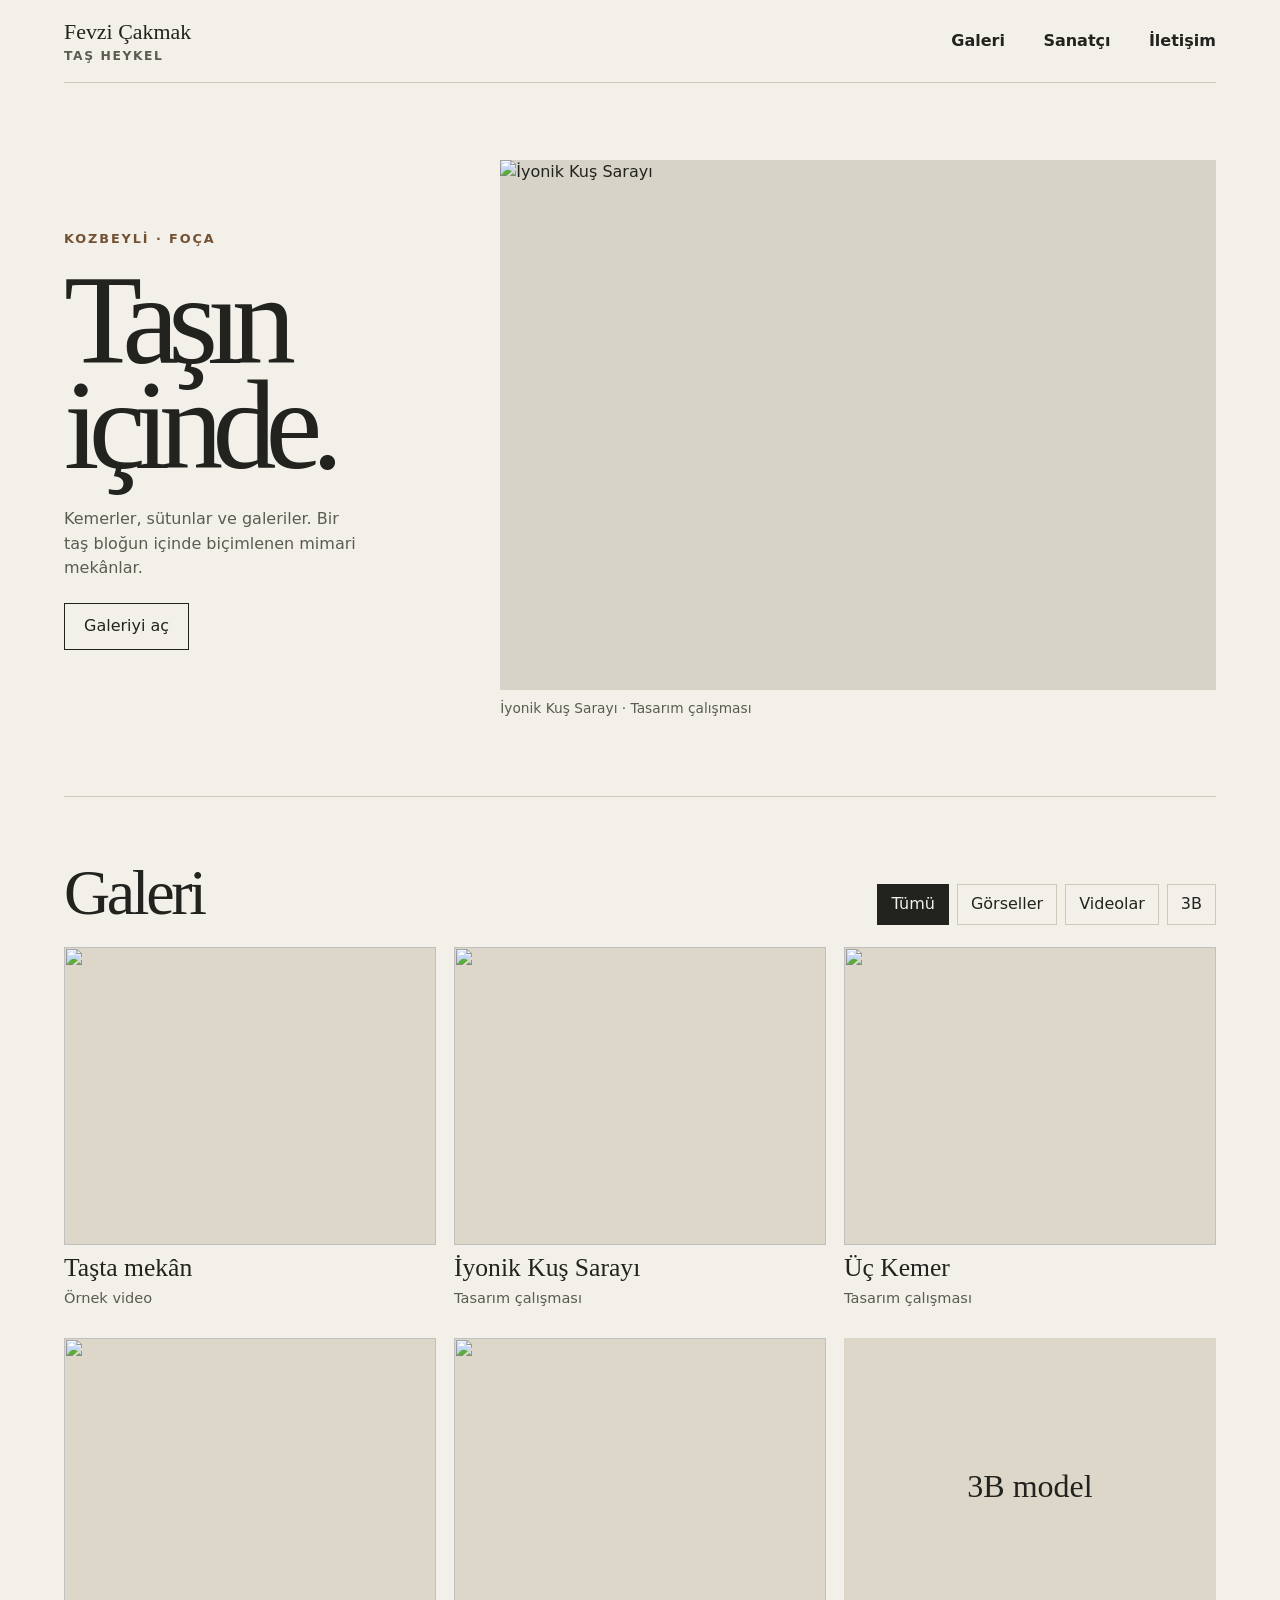
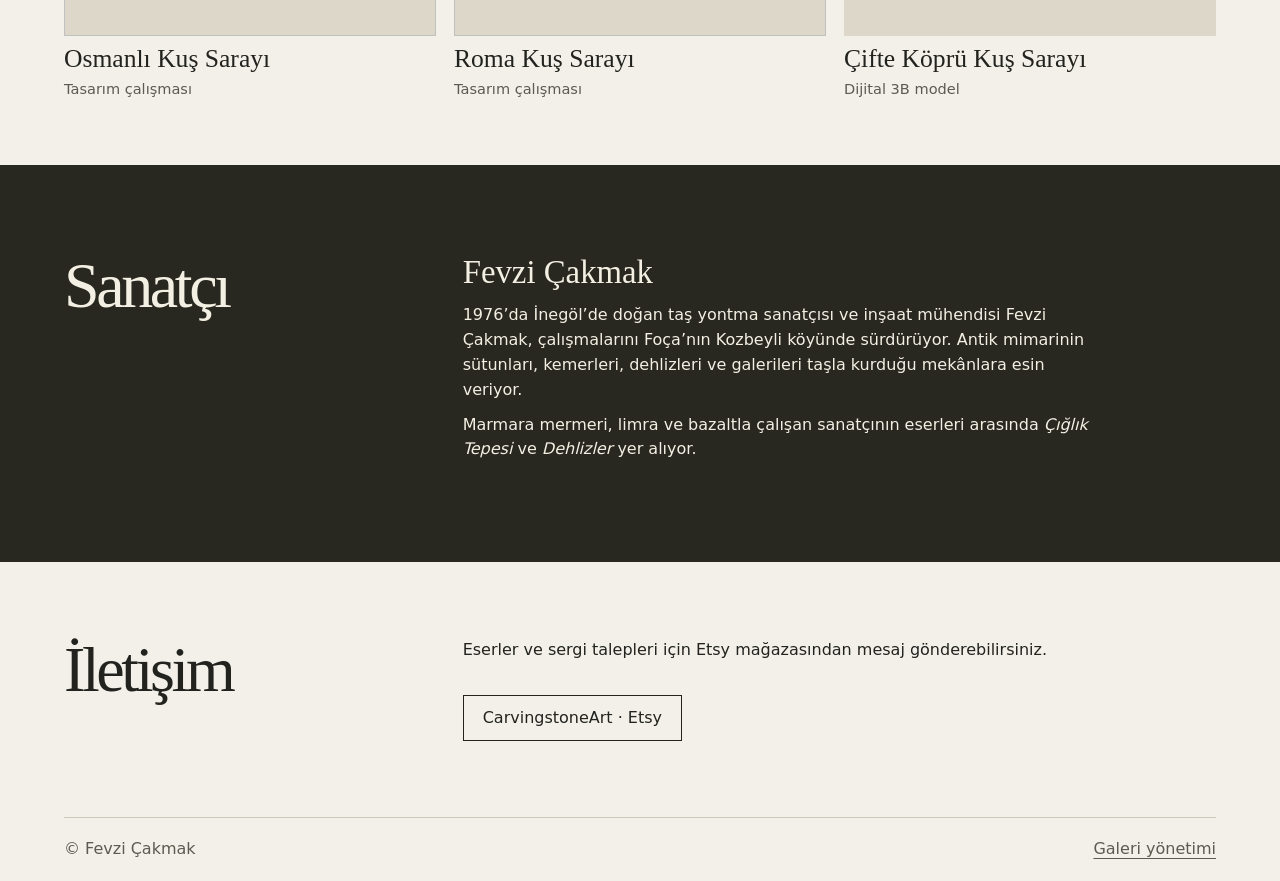
==== index.html @ 78a6be24 "Taş heykel portfolyosunu ekle" ====
<!doctype html>
<html lang="tr">
<head>
  <meta charset="utf-8">
  <meta name="viewport" content="width=device-width,initial-scale=1">
  <meta name="theme-color" content="#22231f">
  <meta name="description" content="Fevzi Çakmak’ın taş heykel portfolyosu. Taş yontu, kuş sarayları ve mimari çalışmalar.">
  <title>Fevzi Çakmak · Taş Heykel</title>
  <link rel="icon" href="assets/icon-192.png">
  <link rel="apple-touch-icon" href="assets/icon-192.png">
  <link rel="manifest" href="manifest.webmanifest">
  <link rel="stylesheet" href="style.css">
  <script type="module" src="gallery.js"></script>
</head>
<body>
  <header class="top shell">
    <a href="./" class="brand">Fevzi Çakmak <span>Taş heykel</span></a>
    <nav aria-label="Ana menü"><a href="#galeri">Galeri</a><a href="#sanatci">Sanatçı</a><a href="#iletisim">İletişim</a></nav>
  </header>
  <main>
    <section class="hero shell">
      <div class="hero-copy">
        <p class="eyebrow">Kozbeyli · Foça</p>
        <h1>Taşın<br>içinde.</h1>
        <p>Kemerler, sütunlar ve galeriler. Bir taş bloğun içinde biçimlenen mimari mekânlar.</p>
        <a class="primary" href="#galeri">Galeriyi aç</a>
      </div>
      <figure class="hero-image" id="hero-media" hidden>
        <img id="hero-photo" alt="" fetchpriority="high">
        <figcaption id="hero-credit"></figcaption>
      </figure>
    </section>
    <section class="gallery-section shell" id="galeri">
      <div class="section-head">
        <h2>Galeri</h2>
        <div class="filters" aria-label="Medya türü">
          <button data-filter="all" aria-pressed="true">Tümü</button>
          <button data-filter="image" aria-pressed="false">Görseller</button>
          <button data-filter="video" aria-pressed="false">Videolar</button>
          <button data-filter="model" aria-pressed="false">3B</button>
        </div>
      </div>
      <p id="gallery-status" role="status"></p>
      <div class="grid" id="gallery-grid"></div>
      <noscript>Galeriyi açmak için tarayıcınızda JavaScript’i etkinleştirin.</noscript>
    </section>
    <section class="artist" id="sanatci">
      <div class="shell section-split">
        <h2>Sanatçı</h2>
        <div><h3>Fevzi Çakmak</h3><p>1976’da İnegöl’de doğan taş yontma sanatçısı ve inşaat mühendisi Fevzi Çakmak, çalışmalarını Foça’nın Kozbeyli köyünde sürdürüyor. Antik mimarinin sütunları, kemerleri, dehlizleri ve galerileri taşla kurduğu mekânlara esin veriyor.</p><p>Marmara mermeri, limra ve bazaltla çalışan sanatçının eserleri arasında <em>Çığlık Tepesi</em> ve <em>Dehlizler</em> yer alıyor.</p></div>
      </div>
    </section>
    <section class="contact shell section-split" id="iletisim"><h2>İletişim</h2><div><p>Eserler ve sergi talepleri için Etsy mağazasından mesaj gönderebilirsiniz.</p><a class="primary" href="https://www.etsy.com/shop/CarvingstoneArt">CarvingstoneArt · Etsy</a></div></section>
  </main>
  <footer class="shell"><span>© Fevzi Çakmak</span><a href="admin.html">Galeri yönetimi</a></footer>
  <dialog id="viewer" aria-labelledby="viewer-title">
    <div class="viewer-bar"><h2 id="viewer-title"></h2><button type="button" id="close-viewer">Kapat</button></div>
    <div id="viewer-media" class="viewer-media"></div>
    <p id="viewer-description"></p>
    <div class="viewer-actions"><button type="button" id="previous">Önceki</button><button type="button" id="next">Sonraki</button></div>
  </dialog>
</body>
</html>
---- style.css ----
:root {
  color-scheme: light;
  --stone:#f2f0e9;
  --ink:#22231f;
  --muted:#5b5b50;
  --line:#cec9ba;
  --accent:#745133;
  --serif:Georgia,"Times New Roman",serif;
  font:16px/1.55 system-ui,sans-serif;
  color:var(--ink);
  background:var(--stone);
}
* { box-sizing:border-box; }
html { scroll-behavior:smooth; }
body { margin:0; }
[hidden] { display:none!important; }
a { color:inherit; text-underline-offset:.24em; }
button,input,textarea,select { font:inherit; }
button { color:inherit; cursor:pointer; }
:focus-visible { outline:3px solid #916540; outline-offset:4px; }
img { display:block; max-width:100%; }
figure,p { margin:0; }
.shell { width:min(1320px,calc(100% - 2 * clamp(20px,5vw,78px))); margin-inline:auto; }
.top { display:flex; align-items:center; justify-content:space-between; gap:22px; min-height:83px; border-bottom:1px solid var(--line); }
.brand { font:1.37rem var(--serif); text-decoration:none; white-space:nowrap; }
.brand span { display:block; margin-top:4px; font:700 .77rem/1.2 system-ui,sans-serif; text-transform:uppercase; letter-spacing:.13em; color:var(--muted); }
nav { display:flex; gap:clamp(15px,3vw,42px); flex-wrap:wrap; }
nav a { text-decoration:none; font-weight:550; }
nav a:hover { text-decoration:underline; }
.hero { display:grid; grid-template-columns:minmax(245px,.78fr) minmax(0,1.5fr); gap:clamp(25px,5vw,78px); align-items:center; padding-block:clamp(32px,6vw,87px); }
.hero-copy { padding-block:11px; }
.eyebrow { font-size:.8rem; color:var(--accent); font-weight:700; text-transform:uppercase; letter-spacing:.15em; }
h1,h2,h3 { font-family:var(--serif); font-weight:400; margin:0; }
h1 { font-size:clamp(5.1rem,10vw,10rem); letter-spacing:-.085em; line-height:.82; margin:19px 0 29px; }
.hero-copy p:not(.eyebrow) { max-width:29ch; color:var(--muted); }
.primary { display:inline-flex; margin-top:22px; border:1px solid var(--ink); padding:10px 19px; text-decoration:none; }
.primary:hover { background:var(--ink); color:var(--stone); }
.hero-image img { width:100%; aspect-ratio:1.35; object-fit:cover; background:#d8d3c8; }
.hero-image figcaption { font-size:.86rem; color:var(--muted); margin-top:8px; }
.gallery-section { border-top:1px solid var(--line); padding-block:clamp(30px,5vw,64px); }
.section-head { display:flex; justify-content:space-between; align-items:end; gap:16px; flex-wrap:wrap; margin-bottom:22px; }
h2 { font-size:clamp(2.6rem,5vw,4.3rem); letter-spacing:-.053em; line-height:1; }
.filters,.viewer-actions { display:flex; flex-wrap:wrap; gap:8px; }
.filters button,.viewer-bar button,.viewer-actions button,.controls button,.admin-item button { border:1px solid var(--line); background:transparent; padding:7px 13px; }
.filters button[aria-pressed=true],button.action { background:var(--ink); border-color:var(--ink); color:var(--stone); }
.grid { display:grid; grid-template-columns:repeat(3,minmax(0,1fr)); gap:28px 18px; }
.tile { border:0; padding:0; background:none; display:block; width:100%; text-align:start; }
.tile-media { position:relative; display:grid; place-items:center; width:100%; aspect-ratio:1.25; overflow:hidden; background:#dcd7c8; color:var(--ink); font:2rem var(--serif); }
.tile-media img { width:100%; height:100%; object-fit:cover; transition:transform .25s ease; }
.tile:hover img { transform:scale(1.035); }
.tile h3 { font-size:clamp(1.24rem,2vw,1.73rem); margin-top:9px; line-height:1.12; }
.tile p { color:var(--muted); font-size:.91rem; margin-top:5px; }
.gallery-section [role=status]:empty { display:none; }
.artist { background:#282820; color:#f3efe3; padding-block:clamp(42px,7vw,94px); }
.section-split { display:grid; grid-template-columns:minmax(0,1fr) minmax(0,2fr); gap:22px; }
.section-split h3 { font-size:2.05rem; line-height:1.1; margin-bottom:13px; }
.section-split p { max-width:62ch; margin-bottom:10px; }
.contact { padding-block:clamp(44px,6vw,76px); }
footer { border-top:1px solid var(--line); display:flex; justify-content:space-between; gap:12px; padding-block:19px; color:var(--muted); }
dialog { width:min(940px,calc(100% - 24px)); max-height:calc(100dvh - 24px); padding:clamp(12px,2.5vw,30px); background:var(--stone); color:var(--ink); border:0; }
dialog::backdrop { background:rgba(25,24,20,.8); }
.viewer-bar { display:flex; align-items:start; justify-content:space-between; gap:10px; margin-bottom:15px; }
.viewer-bar h2 { font-size:clamp(1.65rem,4vw,3rem); }
.viewer-media img,.viewer-media video { max-height:65dvh; width:100%; object-fit:contain; background:#262621; }
.viewer-media iframe { width:100%; height:min(66dvh,620px); border:0; }
#viewer-description { margin-block:12px; }
.viewer-actions { justify-content:space-between; }
.admin-main { padding-block:42px; max-width:930px; }
.admin-main h2 { font-size:2.2rem; }
.admin-main > p { margin-block:13px; }
.admin-panel { margin-block:25px; border-top:1px solid var(--line); padding-top:19px; }
.admin-item { display:flex; align-items:center; justify-content:space-between; margin-block:8px; gap:14px; flex-wrap:wrap; padding:10px 0; border-bottom:1px solid var(--line); }
.admin-item span { color:var(--muted); }
.form-grid { display:grid; grid-template-columns:1fr 1fr; gap:13px; margin-block:15px; }
.form-grid label { display:grid; gap:4px; }
.form-grid input,.form-grid textarea,.form-grid select { width:100%; min-width:0; padding:8px; border:1px solid #9d9788; background:#fffdf7; color:var(--ink); }
.form-grid .wide { grid-column:1/-1; }
.controls { display:flex; gap:8px; flex-wrap:wrap; }
#admin-status { min-height:1.8em; margin-top:10px; }
#admin-status[data-error=true] { color:#941e1e; }
@media(max-width:760px) {
  .hero { grid-template-columns:1fr; gap:25px; }
  h1 { font-size:clamp(4.8rem,15vw,7.6rem); }
  .hero-image img { aspect-ratio:1.3; }
  .grid { grid-template-columns:repeat(2,minmax(0,1fr)); gap:23px 12px; }
  .section-split { grid-template-columns:1fr; }
}
@media(max-width:400px) {
  .top { align-items:flex-start; padding-block:14px; flex-direction:column; gap:11px; }
  .form-grid { grid-template-columns:1fr; }
}
@media(prefers-reduced-motion:reduce) {
  *,*::before,*::after { scroll-behavior:auto!important; transition:none!important; }
}
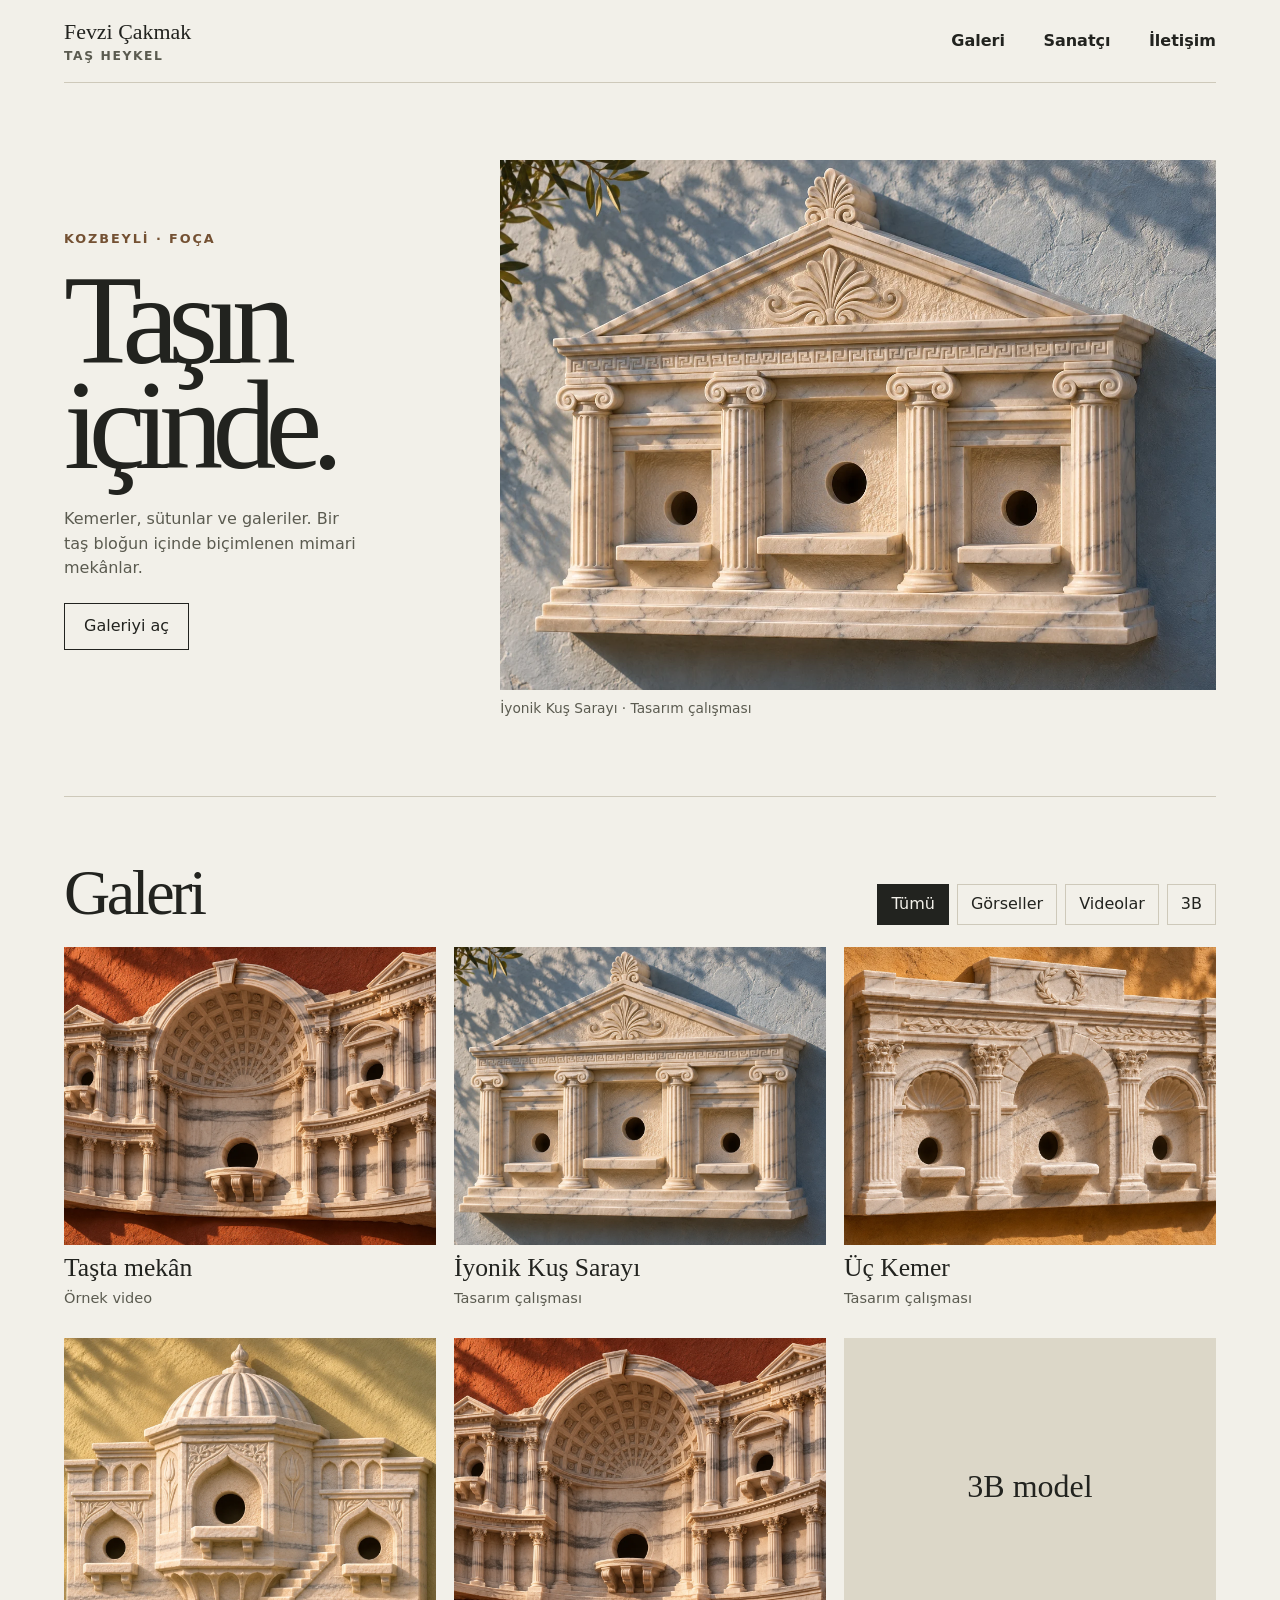
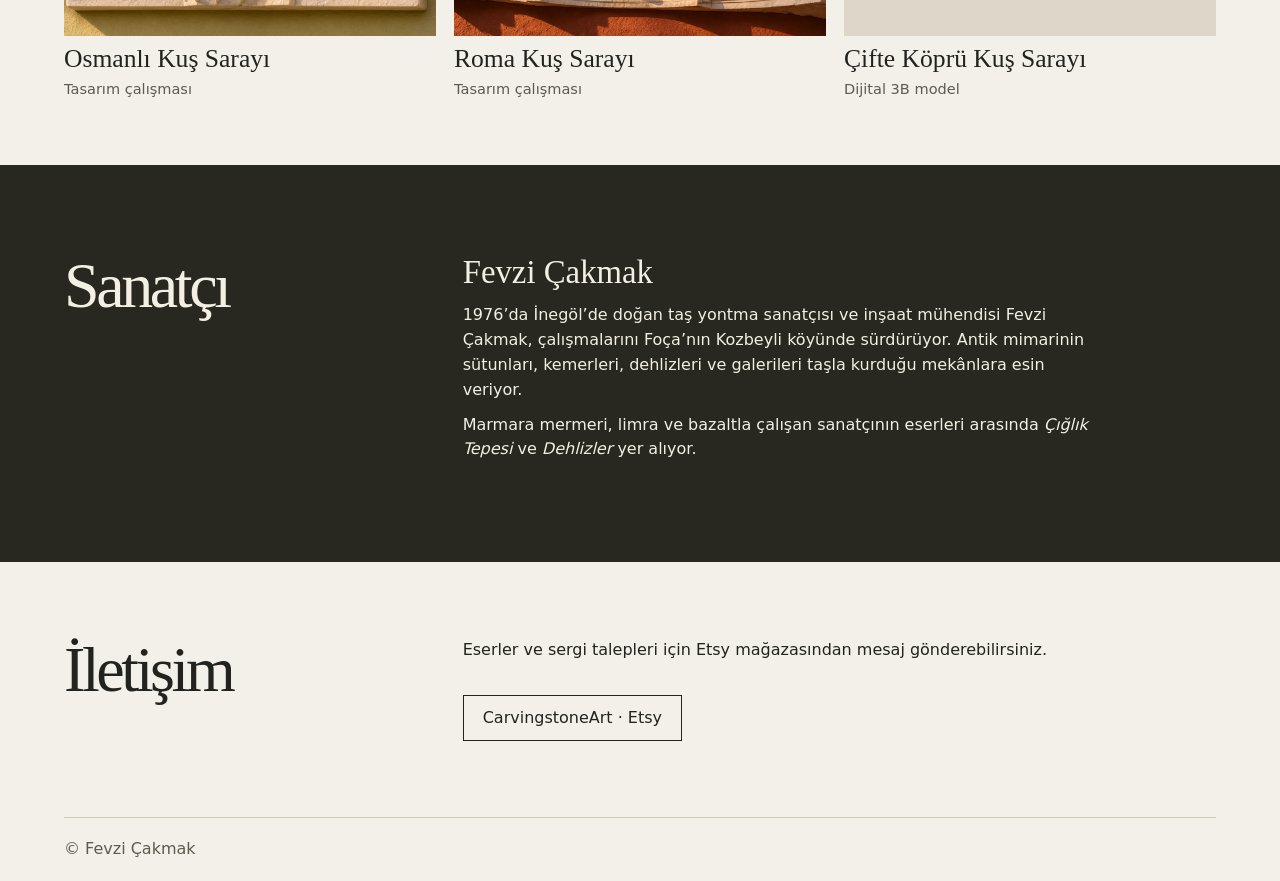
==== commit 6c5c1e23: "Galeri yönetimini site sahibi doğrulamasına bağla" ====
--- a/index.html
+++ b/index.html
@@ -52,7 +52,7 @@
     </section>
     <section class="contact shell section-split" id="iletisim"><h2>İletişim</h2><div><p>Eserler ve sergi talepleri için Etsy mağazasından mesaj gönderebilirsiniz.</p><a class="primary" href="https://www.etsy.com/shop/CarvingstoneArt">CarvingstoneArt · Etsy</a></div></section>
   </main>
-  <footer class="shell"><span>© Fevzi Çakmak</span><a href="admin.html">Galeri yönetimi</a></footer>
+  <footer class="shell"><span>© Fevzi Çakmak</span></footer>
   <dialog id="viewer" aria-labelledby="viewer-title">
     <div class="viewer-bar"><h2 id="viewer-title"></h2><button type="button" id="close-viewer">Kapat</button></div>
     <div id="viewer-media" class="viewer-media"></div>
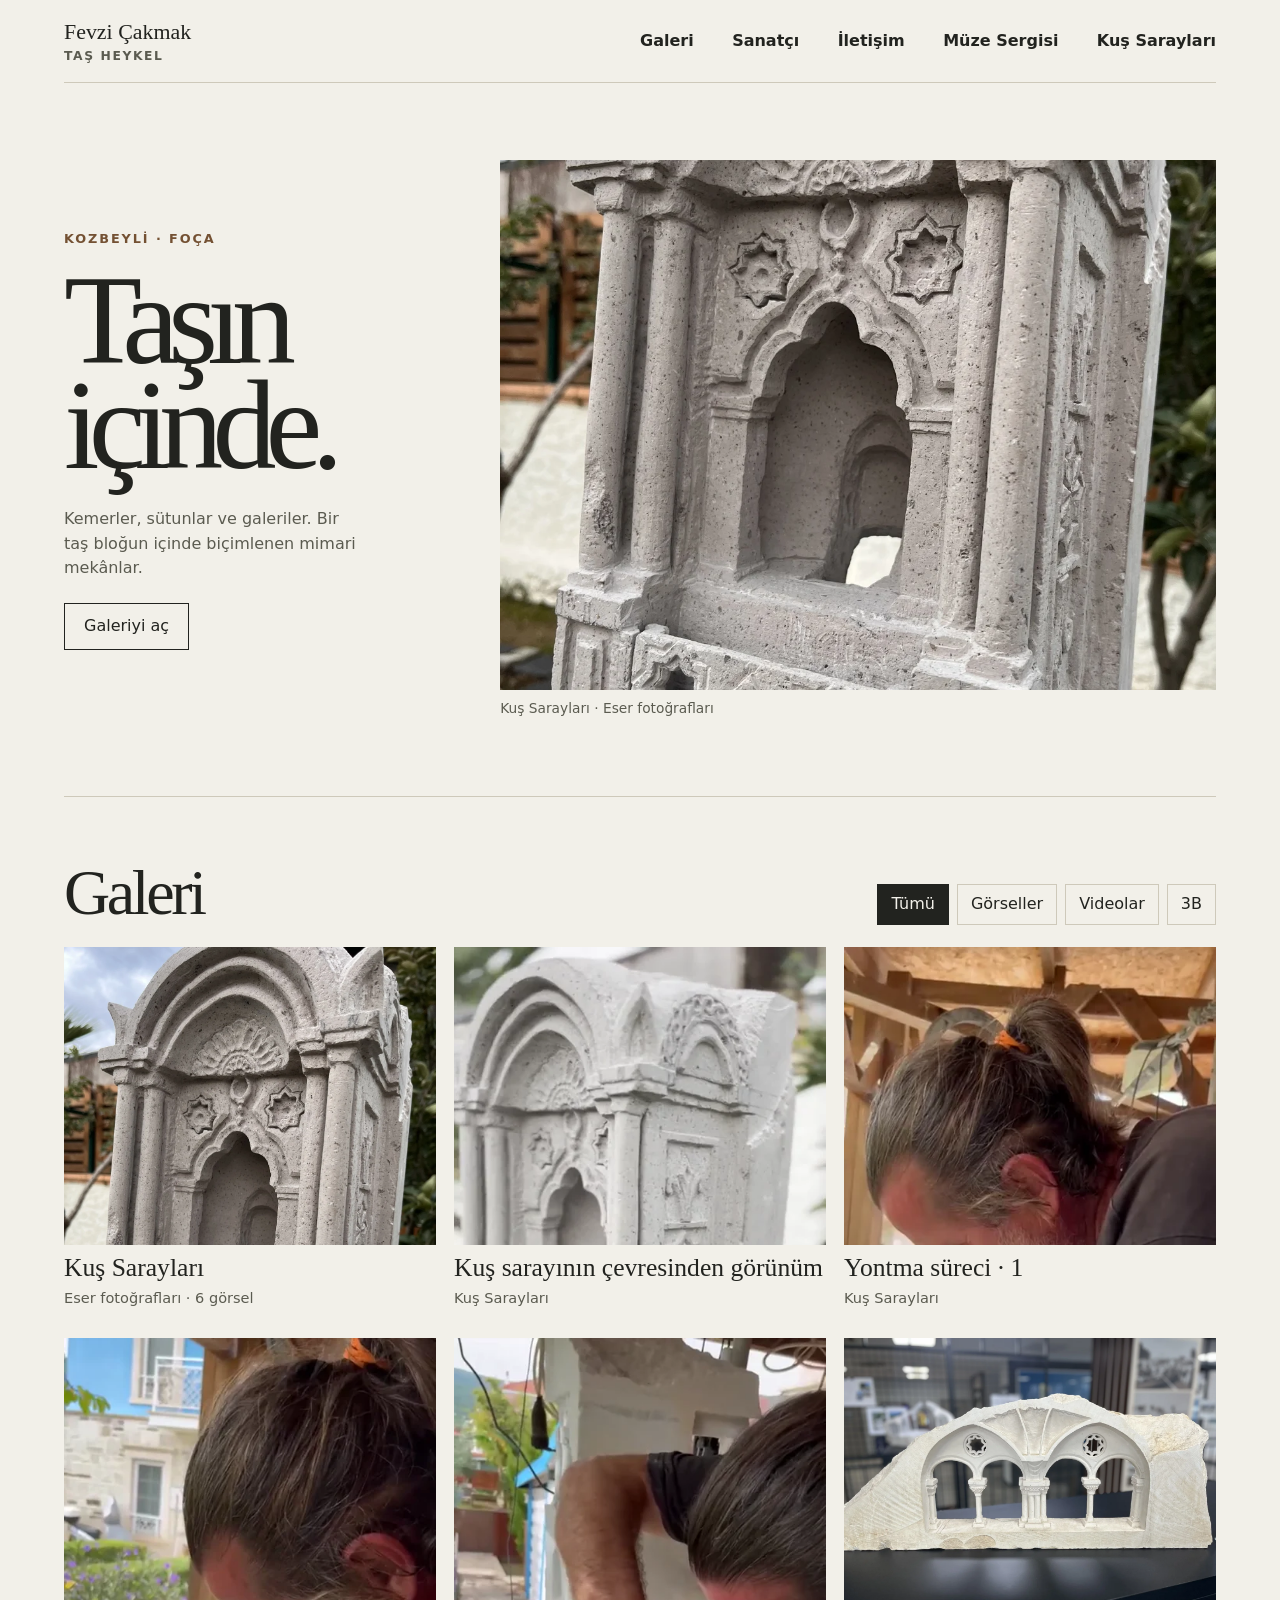
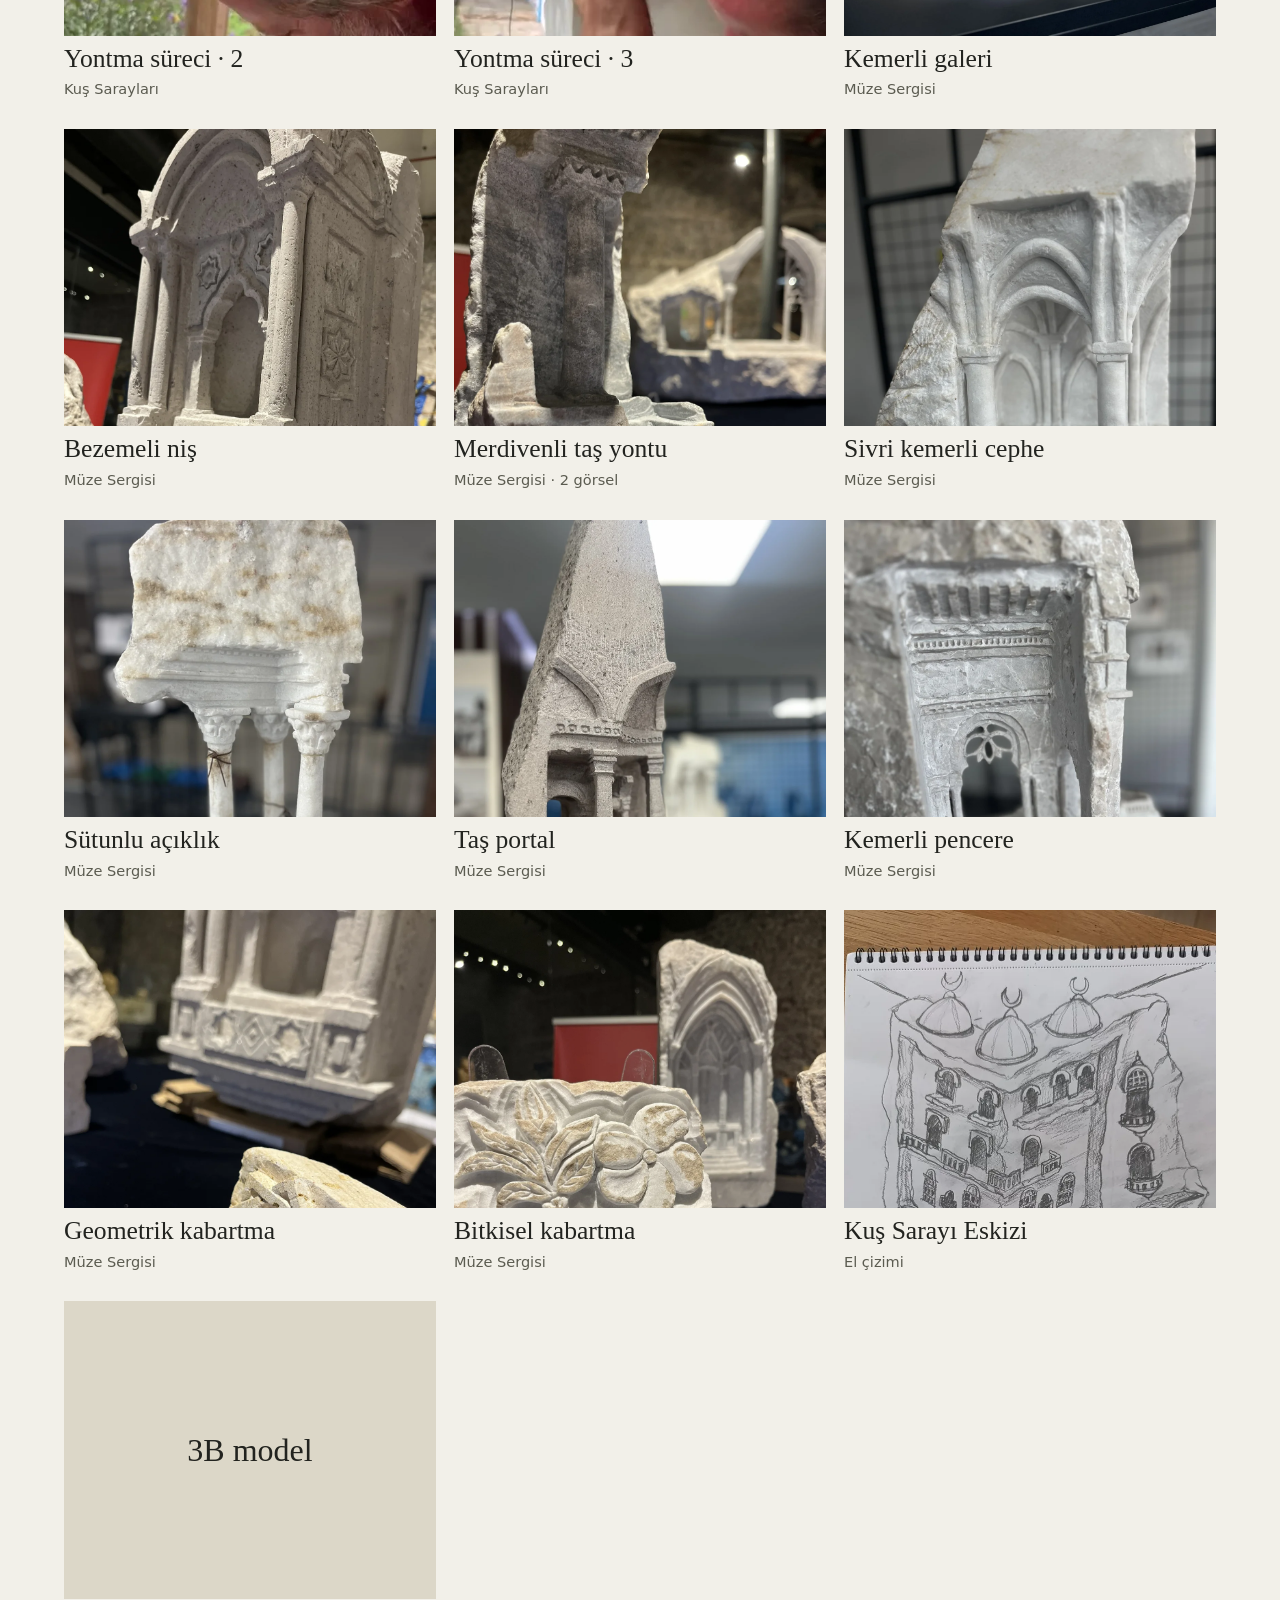
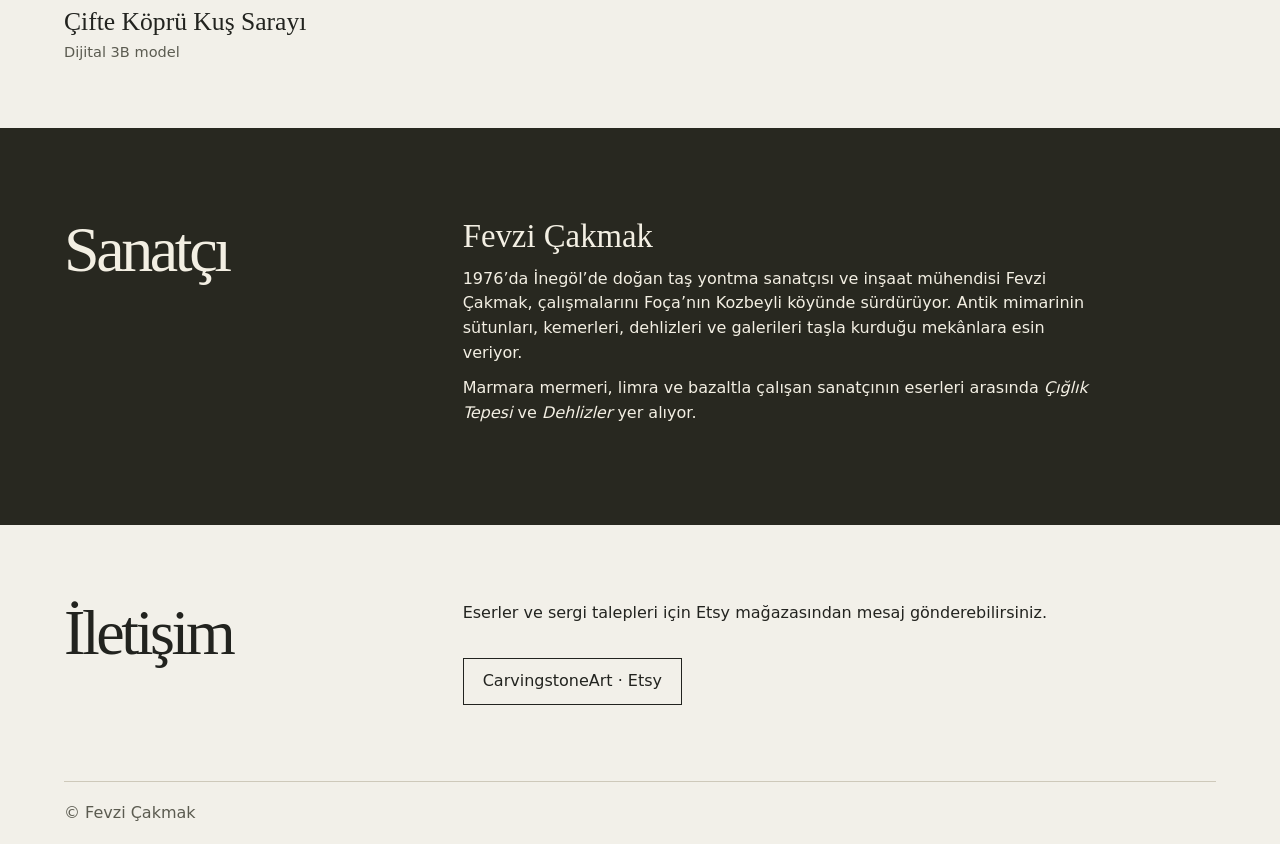
==== commit 21faa512: "Telefonlar için menüyü ve galeri düzenini iyileştir" ====
--- a/index.html
+++ b/index.html
@@ -2,7 +2,7 @@
 <html lang="tr">
 <head>
   <meta charset="utf-8">
-  <meta name="viewport" content="width=device-width,initial-scale=1">
+  <meta name="viewport" content="width=device-width,initial-scale=1,viewport-fit=cover">
   <meta name="theme-color" content="#22231f">
   <meta name="description" content="Fevzi Çakmak’ın taş heykel portfolyosu. Taş yontu, kuş sarayları ve mimari çalışmalar.">
   <title>Fevzi Çakmak · Taş Heykel</title>
@@ -15,9 +15,10 @@
 <body>
   <header class="top shell">
     <a href="./" class="brand">Fevzi Çakmak <span>Taş heykel</span></a>
-    <nav aria-label="Ana menü"><a href="#galeri">Galeri</a><a href="#sanatci">Sanatçı</a><a href="#iletisim">İletişim</a></nav>
+    <button type="button" id="site-menu-toggle" class="site-menu-toggle" aria-expanded="false" aria-controls="site-nav" hidden>Menü</button>
+    <nav aria-label="Ana menü" id="site-nav"><a href="#galeri">Galeri</a><a href="#sanatci">Sanatçı</a><a href="#iletisim">İletişim</a></nav>
   </header>
-  <main>
+  <main id="home">
     <section class="hero shell">
       <div class="hero-copy">
         <p class="eyebrow">Kozbeyli · Foça</p>
@@ -52,6 +53,10 @@
     </section>
     <section class="contact shell section-split" id="iletisim"><h2>İletişim</h2><div><p>Eserler ve sergi talepleri için Etsy mağazasından mesaj gönderebilirsiniz.</p><a class="primary" href="https://www.etsy.com/shop/CarvingstoneArt">CarvingstoneArt · Etsy</a></div></section>
   </main>
+  <main id="custom-page" class="custom-page shell" hidden>
+    <h1 id="custom-title"></h1>
+    <div id="custom-blocks"></div>
+  </main>
   <footer class="shell"><span>© Fevzi Çakmak</span></footer>
   <dialog id="viewer" aria-labelledby="viewer-title">
     <div class="viewer-bar"><h2 id="viewer-title"></h2><button type="button" id="close-viewer">Kapat</button></div>
--- a/style.css
+++ b/style.css
@@ -22,6 +22,7 @@
 figure,p { margin:0; }
 .shell { width:min(1320px,calc(100% - 2 * clamp(20px,5vw,78px))); margin-inline:auto; }
 .top { display:flex; align-items:center; justify-content:space-between; gap:22px; min-height:83px; border-bottom:1px solid var(--line); }
+.site-menu-toggle { display:none; }
 .brand { font:1.37rem var(--serif); text-decoration:none; white-space:nowrap; }
 .brand span { display:block; margin-top:4px; font:700 .77rem/1.2 system-ui,sans-serif; text-transform:uppercase; letter-spacing:.13em; color:var(--muted); }
 nav { display:flex; gap:clamp(15px,3vw,42px); flex-wrap:wrap; }
@@ -79,16 +80,158 @@
 #admin-status { min-height:1.8em; margin-top:10px; }
 #admin-status[data-error=true] { color:#941e1e; }
 @media(max-width:760px) {
-  .hero { grid-template-columns:1fr; gap:25px; }
-  h1 { font-size:clamp(4.8rem,15vw,7.6rem); }
-  .hero-image img { aspect-ratio:1.3; }
+  .shell {
+    width:auto;
+    margin-left:max(16px, env(safe-area-inset-left));
+    margin-right:max(16px, env(safe-area-inset-right));
+  }
+  .top { min-height:68px; gap:12px; }
+  .top:has(#site-nav) {
+    display:grid;
+    grid-template-columns:minmax(0,1fr) auto;
+    padding-block:10px;
+  }
+  .site-menu-toggle {
+    display:inline-flex;
+    align-items:center;
+    justify-content:center;
+    min-height:44px;
+    min-width:68px;
+    border:1px solid var(--line);
+    background:transparent;
+    padding:8px 12px;
+  }
+  .site-menu-toggle[aria-expanded="true"] { background:var(--ink); color:var(--stone); }
+  .site-menu-toggle[aria-expanded="false"]:not([hidden]) + #site-nav { display:none; }
+  #site-nav {
+    grid-column:1/-1;
+    display:grid;
+    grid-template-columns:repeat(2,minmax(0,1fr));
+    gap:0 12px;
+    border-top:1px solid var(--line);
+  }
+  #site-nav a { display:flex; align-items:center; min-height:44px; border-bottom:1px solid var(--line); overflow-wrap:anywhere; }
+  .hero { grid-template-columns:minmax(0,1fr); gap:20px; padding-block:24px 32px; }
+  .hero-copy { padding-block:0; }
+  .hero h1 { font-size:clamp(4rem,14vw,7rem); line-height:.9; margin:15px 0 18px; }
+  .hero-image img { aspect-ratio:auto; max-height:66svh; object-fit:contain; }
+  .primary { min-height:44px; align-items:center; }
+  .gallery-section { padding-block:26px 36px; }
+  .section-head { align-items:start; gap:12px; }
+  .filters button,.viewer-bar button,.viewer-actions button,.viewer-views button { min-height:44px; }
   .grid { grid-template-columns:repeat(2,minmax(0,1fr)); gap:23px 12px; }
-  .section-split { grid-template-columns:1fr; }
+  .tile-media { aspect-ratio:4/5; }
+  .tile h3 { font-size:clamp(1.15rem,4.7vw,1.52rem); overflow-wrap:anywhere; }
+  .section-split { grid-template-columns:minmax(0,1fr); }
+  .custom-page { padding-block:24px 42px; }
+  .custom-page > h1 { font-size:clamp(2.45rem,10vw,4.5rem); margin:12px 0 20px; }
+  .page-block { margin-block:17px; }
+  .page-block img,.page-block video { max-height:72svh; }
+  .page-block video { background:#262621; }
+  dialog {
+    width:calc(100% - max(16px,env(safe-area-inset-left)) - max(16px,env(safe-area-inset-right)));
+    max-height:calc(100dvh - max(16px,env(safe-area-inset-top)) - max(16px,env(safe-area-inset-bottom)));
+    overflow-y:auto;
+    overscroll-behavior:contain;
+    padding:0 12px 12px;
+  }
+  .viewer-bar { position:sticky; top:0; z-index:1; align-items:center; background:var(--stone); padding:10px 0; margin-bottom:4px; }
+  .viewer-media img,.viewer-media video { max-height:56dvh; }
+  .viewer-media iframe { height:58dvh; }
+  footer { padding-bottom:max(19px,env(safe-area-inset-bottom)); }
 }
 @media(max-width:400px) {
-  .top { align-items:flex-start; padding-block:14px; flex-direction:column; gap:11px; }
-  .form-grid { grid-template-columns:1fr; }
+  .form-grid { grid-template-columns:minmax(0,1fr); }
+  .admin-main { padding-block:24px; }
 }
 @media(prefers-reduced-motion:reduce) {
   *,*::before,*::after { scroll-behavior:auto!important; transition:none!important; }
 }
+
+.admin-main { max-width:1200px; }
+.builder-toolbar {
+  display:flex; justify-content:space-between; align-items:center;
+  flex-wrap:wrap; gap:12px; margin:0 0 20px;
+}
+.builder-toolbar nav { gap:7px; }
+.builder-toolbar nav button,.builder-row button,.stacked button,
+#block-open-media,.media-pick {
+  border:1px solid var(--line); background:transparent; padding:8px 12px;
+}
+.builder-toolbar nav button[aria-pressed=true],.stacked button.action {
+  background:var(--ink); color:var(--stone);
+}
+.builder-layout { display:grid; grid-template-columns:minmax(215px,1fr) minmax(0,3fr); gap:14px; }
+.builder-sidebar,.builder-stage,.block-editor {
+  border:1px solid var(--line); background:#faf8f2; padding:clamp(14px,2.4vw,24px);
+}
+.builder-sidebar h2,.builder-stage h2 { margin-bottom:12px; }
+.builder-sidebar form { margin-top:16px; }
+.stacked,.stacked label { display:grid; gap:6px; }
+.stacked input {
+  min-width:0; width:100%; border:1px solid var(--line);
+  padding:8px; background:#fffdf7;
+}
+.builder-row {
+  display:grid; grid-template-columns:auto minmax(0,1fr) auto auto;
+  gap:4px; align-items:center; border-bottom:1px solid var(--line);
+  padding:5px 0; min-height:47px;
+}
+.builder-row button { padding:5px 8px; }
+.builder-row-title { overflow-wrap:anywhere; text-align:left; }
+.builder-row-title[aria-pressed=true] { background:#eae2d1; border-color:#9d8768; }
+.drag-handle { cursor:grab; touch-action:none; padding:7px 5px; font-size:1.5rem; line-height:1; user-select:none; }
+.drag-handle:active { cursor:grabbing; }
+.dragging { opacity:.6; }
+.drop-target { outline:2px solid var(--accent); outline-offset:-2px; background:#ede4d2; }
+.form-grid .check { display:flex; flex-direction:row; align-items:center; }
+.form-grid .check input { width:auto; accent-color:var(--accent); }
+.type-settings { display:grid; grid-template-columns:repeat(2,minmax(0,1fr)); gap:10px; }
+.block-types { margin-top:14px; }
+.block-editor { margin-top:14px; background:#f2eee4; }
+.block-editor h3 { font-size:1.6rem; }
+.page-address { display:block; overflow-wrap:anywhere; margin-bottom:10px; color:var(--muted); }
+.danger { color:#8a2823; }
+.media-toolbar { align-items:center; margin-block:12px; }
+.media-pick { display:inline-flex; align-items:center; gap:8px; }
+.media-pick input { max-width:100%; }
+.drop-zone { border:1px dashed #a2957d; padding:16px; text-align:center; margin-block:10px; }
+#items .admin-item { justify-content:start; }
+#items .admin-item .controls { margin-inline-start:auto; }
+#admin-status { position:sticky; bottom:0; padding:8px 0; background:var(--stone); z-index:2; }
+#site-nav a[aria-current="page"] { text-decoration:underline; }
+.custom-page { padding-block:clamp(35px,6vw,90px); min-height:65vh; }
+.custom-page > h1 { font-size:clamp(3.15rem,7vw,7rem); line-height:1; overflow-wrap:anywhere; }
+.page-block { margin-block:24px; overflow-wrap:anywhere; }
+.page-block:is(p,h2) { white-space:pre-wrap; }
+.page-block.is-serif { font-family:var(--serif); }
+.page-block.is-sans { font-family:system-ui,sans-serif; }
+.page-block.is-small { font-size:.94rem; }
+.page-block.is-large { font-size:1.6rem; }
+h2.page-block { font-size:clamp(1.8rem,4vw,3.6rem); line-height:1.15; }
+h2.page-block.is-small { font-size:1.5rem; }
+h2.page-block.is-large { font-size:clamp(2.3rem,5vw,4.6rem); }
+.page-block.is-center { text-align:center; }
+.page-block.is-right { text-align:right; }
+.page-block.is-muted { color:var(--muted); }
+.page-block.is-accent { color:var(--accent); }
+.page-block.is-bold { font-weight:700; }
+.page-block.is-italic { font-style:italic; }
+.page-block.is-compact { max-width:680px; margin-inline:auto; }
+.page-block img,.page-block video { display:block; width:100%; max-height:78dvh; object-fit:contain; }
+.page-block figcaption { margin-top:6px; color:var(--muted); }
+hr.page-block { border:0; border-top:1px solid var(--line); }
+@media(max-width:720px) {
+  .builder-layout { grid-template-columns:minmax(0,1fr); }
+  .media-pick { display:block; max-width:100%; }
+  .admin-main .controls button,.admin-main .builder-toolbar nav button { min-height:44px; }
+  .builder-layout > * { min-width:0; }
+}
+
+.media-trash { position:sticky; top:0; z-index:1; background:var(--stone); }
+.media-trash.drop-target { background:#ede4d2; }
+
+.viewer-views { display:flex; flex-wrap:wrap; gap:7px; margin-top:12px; }
+.viewer-views button { border:1px solid var(--line); background:transparent; padding:7px 12px; }
+.viewer-views button[aria-pressed=true] { background:var(--ink); color:var(--stone); border-color:var(--ink); }
+.viewer-view-caption { margin-top:5px; font-size:.9rem; color:var(--muted); }
